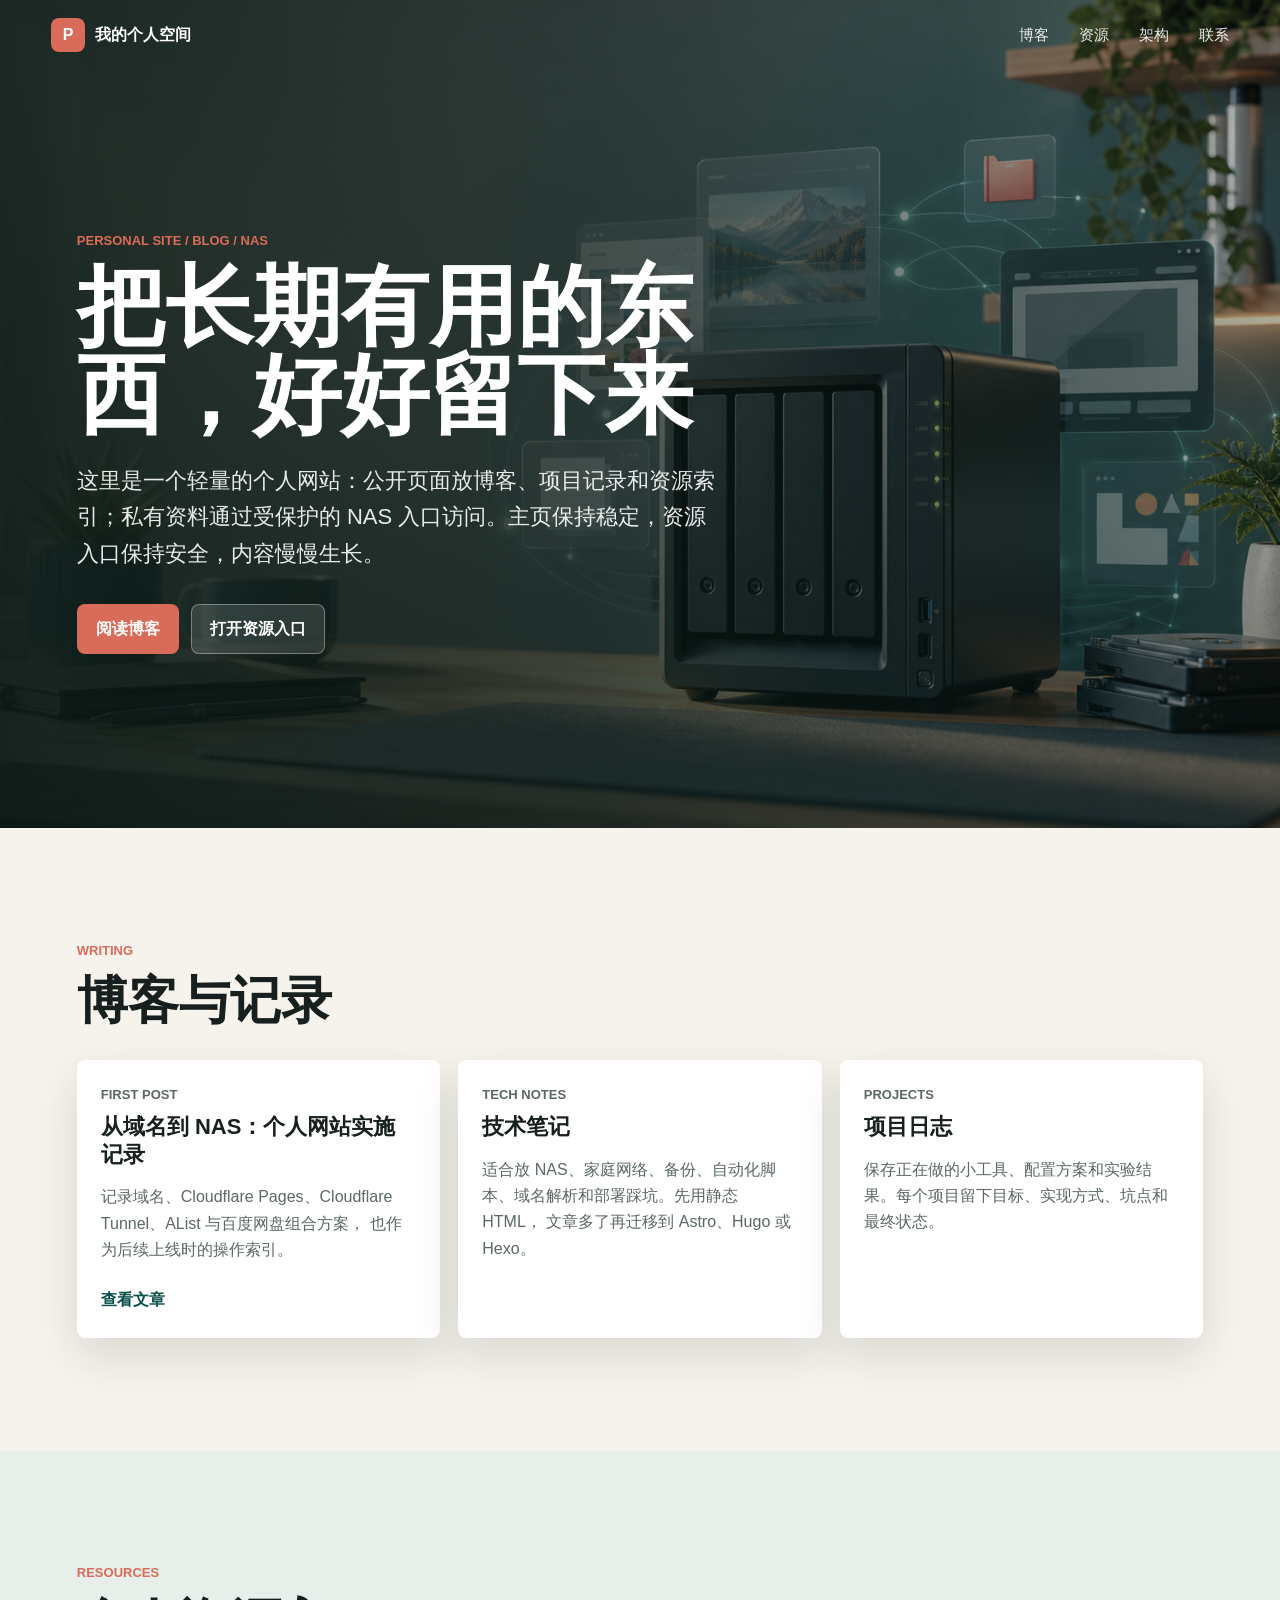
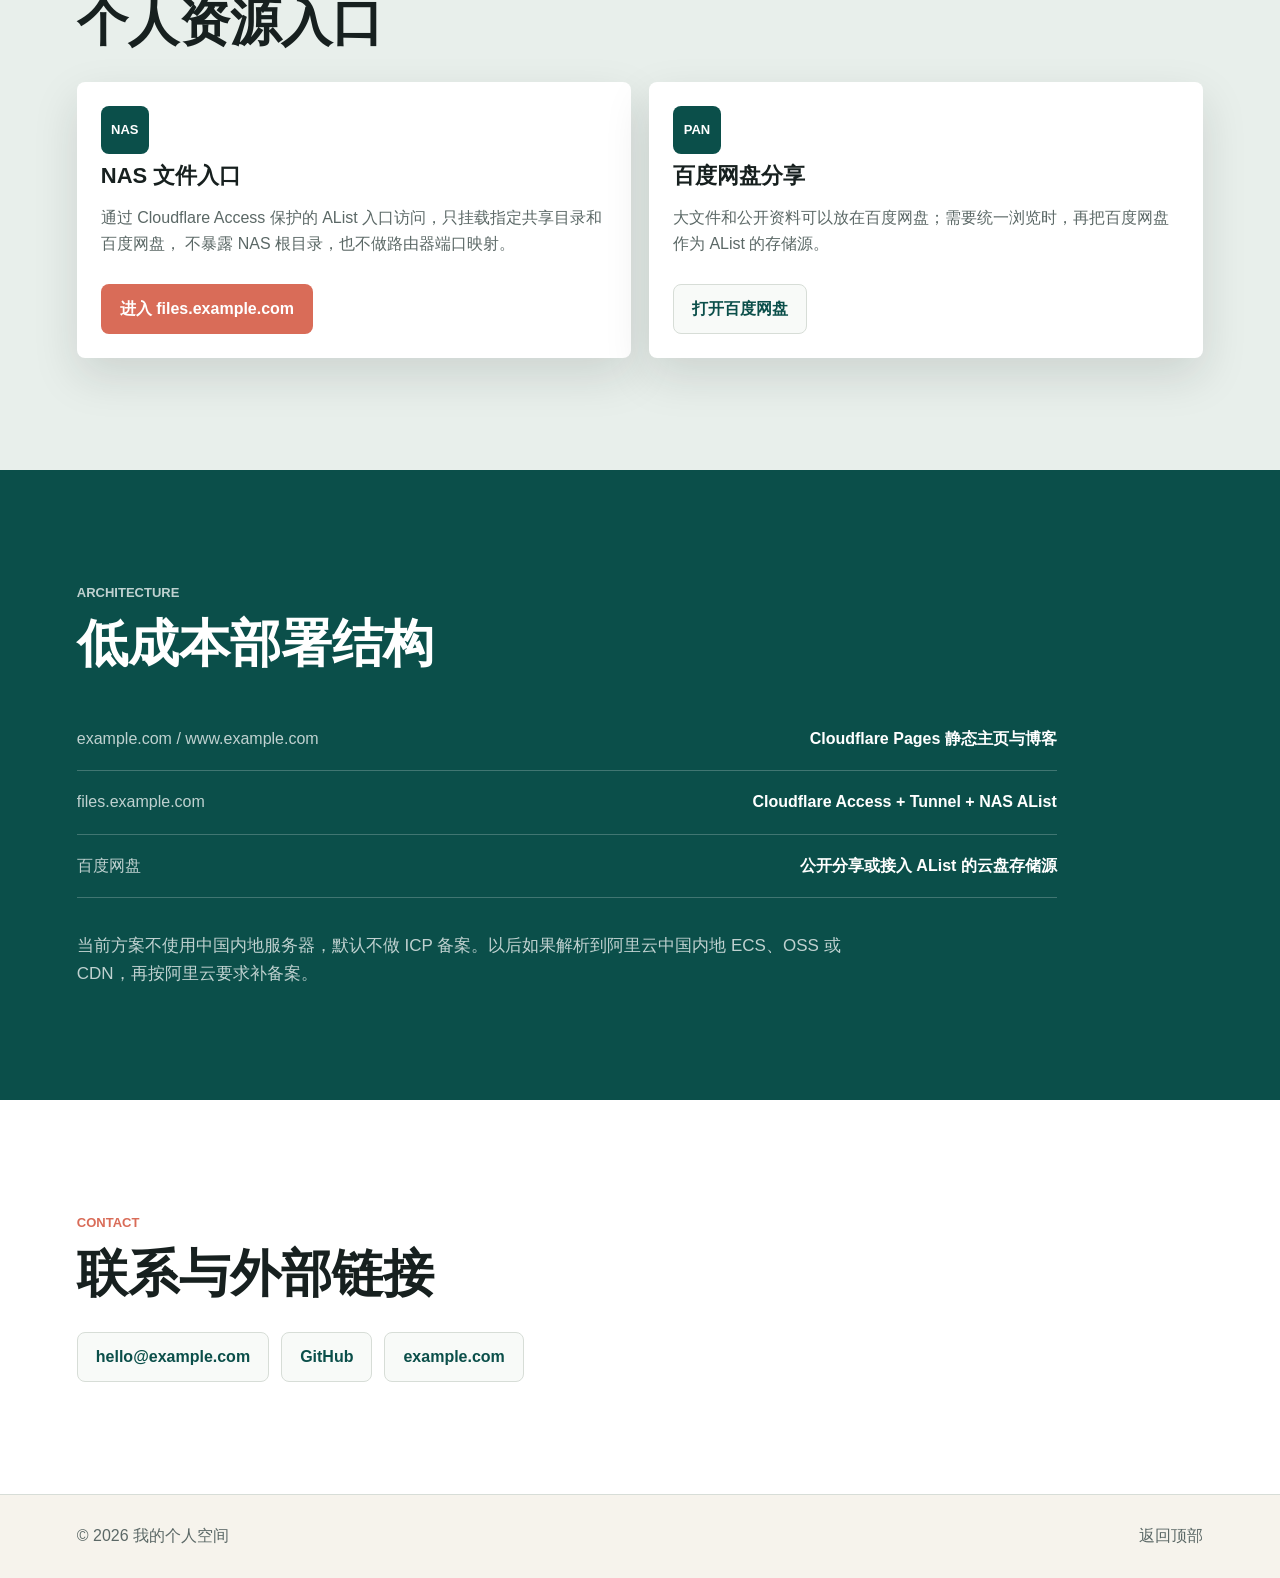
==== index.html @ 6c59c8fc "Implement personal site deployment baseline" ====
﻿<!doctype html>
<html lang="zh-CN">
<head>
  <meta charset="utf-8">
  <meta name="viewport" content="width=device-width, initial-scale=1">
  <meta name="description" content="个人博客、项目记录、NAS 与百度网盘资源入口。">
  <title>我的个人空间</title>
  <link rel="stylesheet" href="styles.css">
</head>
<body>
  <header class="site-header" aria-label="主导航">
    <a class="brand" href="#home" aria-label="返回首页">
      <span class="brand-mark">P</span>
      <span class="brand-text">我的个人空间</span>
    </a>
    <nav class="nav-links" aria-label="页面导航">
      <a href="#blog">博客</a>
      <a href="#resources">资源</a>
      <a href="#deploy">架构</a>
      <a href="#contact">联系</a>
    </nav>
  </header>

  <main>
    <section id="home" class="hero">
      <img class="hero-image" src="assets/hero-nas.png" alt="桌面上的 NAS 与个人数字空间概念图">
      <div class="hero-shade"></div>
      <div class="hero-content">
        <p class="eyebrow">Personal Site / Blog / NAS</p>
        <h1>把长期有用的东西，好好留下来</h1>
        <p class="hero-copy">
          这里是一个轻量的个人网站：公开页面放博客、项目记录和资源索引；私有资料通过受保护的
          NAS 入口访问。主页保持稳定，资源入口保持安全，内容慢慢生长。
        </p>
        <div class="hero-actions">
          <a class="button primary" href="#blog">阅读博客</a>
          <a class="button secondary" href="https://files.example.com" data-config="files-url">打开资源入口</a>
        </div>
      </div>
    </section>

    <section id="blog" class="section">
      <div class="section-heading">
        <p class="eyebrow">Writing</p>
        <h2>博客与记录</h2>
      </div>
      <div class="content-grid">
        <article class="feature-card">
          <p class="card-kicker">First post</p>
          <h3><a href="posts/domain-nas-site.html">从域名到 NAS：个人网站实施记录</a></h3>
          <p>
            记录域名、Cloudflare Pages、Cloudflare Tunnel、AList 与百度网盘组合方案，
            也作为后续上线时的操作索引。
          </p>
          <a class="text-link" href="posts/domain-nas-site.html">查看文章</a>
        </article>
        <article class="feature-card">
          <p class="card-kicker">Tech notes</p>
          <h3>技术笔记</h3>
          <p>
            适合放 NAS、家庭网络、备份、自动化脚本、域名解析和部署踩坑。先用静态 HTML，
            文章多了再迁移到 Astro、Hugo 或 Hexo。
          </p>
        </article>
        <article class="feature-card">
          <p class="card-kicker">Projects</p>
          <h3>项目日志</h3>
          <p>
            保存正在做的小工具、配置方案和实验结果。每个项目留下目标、实现方式、坑点和最终状态。
          </p>
        </article>
      </div>
    </section>

    <section id="resources" class="section tinted">
      <div class="section-heading">
        <p class="eyebrow">Resources</p>
        <h2>个人资源入口</h2>
      </div>
      <div class="resource-layout">
        <article class="resource-card">
          <span class="resource-icon">NAS</span>
          <h3>NAS 文件入口</h3>
          <p>
            通过 Cloudflare Access 保护的 AList 入口访问，只挂载指定共享目录和百度网盘，
            不暴露 NAS 根目录，也不做路由器端口映射。
          </p>
          <a class="button primary" href="https://files.example.com" data-config="files-url">进入 files.example.com</a>
        </article>
        <article class="resource-card">
          <span class="resource-icon">PAN</span>
          <h3>百度网盘分享</h3>
          <p>
            大文件和公开资料可以放在百度网盘；需要统一浏览时，再把百度网盘作为 AList 的存储源。
          </p>
          <a class="button secondary-dark" href="https://pan.baidu.com" data-config="pan-url">打开百度网盘</a>
        </article>
      </div>
    </section>

    <section id="deploy" class="section architecture-section">
      <div class="section-heading">
        <p class="eyebrow">Architecture</p>
        <h2>低成本部署结构</h2>
      </div>
      <div class="route-panel" aria-label="部署路径">
        <div>
          <span>example.com / www.example.com</span>
          <strong>Cloudflare Pages 静态主页与博客</strong>
        </div>
        <div>
          <span>files.example.com</span>
          <strong>Cloudflare Access + Tunnel + NAS AList</strong>
        </div>
        <div>
          <span>百度网盘</span>
          <strong>公开分享或接入 AList 的云盘存储源</strong>
        </div>
      </div>
      <p class="architecture-note">
        当前方案不使用中国内地服务器，默认不做 ICP 备案。以后如果解析到阿里云中国内地 ECS、OSS
        或 CDN，再按阿里云要求补备案。
      </p>
    </section>

    <section id="contact" class="section contact-section">
      <div class="section-heading">
        <p class="eyebrow">Contact</p>
        <h2>联系与外部链接</h2>
      </div>
      <div class="contact-links">
        <a href="mailto:hello@example.com" data-config="email">hello@example.com</a>
        <a href="https://github.com/" data-config="github-url">GitHub</a>
        <a href="https://example.com" data-config="site-url">主域名</a>
      </div>
    </section>
  </main>

  <footer class="site-footer">
    <span>&copy; <span id="year"></span> 我的个人空间</span>
    <a href="#home">返回顶部</a>
  </footer>

  <script src="script.js"></script>
</body>
</html>
---- styles.css ----
﻿:root {
  color-scheme: light;
  --ink: #17201f;
  --muted: #5b6866;
  --paper: #f6f3ec;
  --panel: #ffffff;
  --mist: #e8efeb;
  --teal: #0f766e;
  --teal-dark: #0b4f4a;
  --coral: #d96c58;
  --line: #d7ddd7;
  --shadow: 0 18px 46px rgba(22, 34, 31, 0.13);
}

* {
  box-sizing: border-box;
}

html {
  scroll-behavior: smooth;
}

body {
  margin: 0;
  font-family: Inter, "Segoe UI", "Microsoft YaHei", Arial, sans-serif;
  color: var(--ink);
  background: var(--paper);
  line-height: 1.65;
}

a {
  color: inherit;
  text-decoration: none;
}

.site-header {
  position: fixed;
  z-index: 20;
  top: 0;
  left: 0;
  right: 0;
  display: flex;
  align-items: center;
  justify-content: space-between;
  gap: 24px;
  padding: 18px clamp(18px, 4vw, 56px);
  color: #fff;
  transition: background 180ms ease, box-shadow 180ms ease, color 180ms ease;
}

.site-header.is-scrolled {
  color: var(--ink);
  background: rgba(246, 243, 236, 0.93);
  box-shadow: 0 1px 0 rgba(24, 32, 31, 0.08);
  backdrop-filter: blur(14px);
}

.brand {
  display: inline-flex;
  align-items: center;
  gap: 10px;
  min-width: 0;
  font-weight: 800;
}

.brand-mark {
  display: grid;
  place-items: center;
  width: 34px;
  height: 34px;
  border-radius: 8px;
  background: var(--coral);
  color: #fff;
}

.brand-text {
  white-space: nowrap;
}

.nav-links {
  display: flex;
  align-items: center;
  gap: clamp(12px, 2.8vw, 30px);
  font-size: 15px;
}

.nav-links a {
  opacity: 0.9;
}

.nav-links a:hover {
  opacity: 1;
}

.hero {
  position: relative;
  min-height: 92vh;
  display: grid;
  align-items: center;
  overflow: hidden;
  padding: 120px clamp(20px, 6vw, 84px) 64px;
}

.hero-image {
  position: absolute;
  inset: 0;
  width: 100%;
  height: 100%;
  object-fit: cover;
}

.hero-shade {
  position: absolute;
  inset: 0;
  background:
    linear-gradient(90deg, rgba(10, 25, 22, 0.92) 0%, rgba(10, 25, 22, 0.68) 46%, rgba(10, 25, 22, 0.18) 100%),
    linear-gradient(0deg, rgba(10, 25, 22, 0.42), rgba(10, 25, 22, 0.04));
}

.hero-content {
  position: relative;
  z-index: 1;
  max-width: 760px;
  color: #fff;
}

.eyebrow {
  margin: 0 0 12px;
  color: var(--coral);
  font-size: 13px;
  font-weight: 800;
  letter-spacing: 0;
  text-transform: uppercase;
}

h1,
h2,
h3,
p {
  overflow-wrap: anywhere;
}

h1 {
  margin: 0;
  max-width: 760px;
  font-size: clamp(42px, 7vw, 88px);
  line-height: 1;
  letter-spacing: 0;
}

h2 {
  margin: 0;
  font-size: clamp(30px, 4vw, 52px);
  line-height: 1.1;
  letter-spacing: 0;
}

h3 {
  margin: 8px 0 12px;
  font-size: 22px;
  line-height: 1.25;
}

.hero-copy {
  max-width: 650px;
  margin: 24px 0 0;
  color: rgba(255, 255, 255, 0.9);
  font-size: clamp(17px, 2vw, 22px);
}

.hero-actions,
.contact-links {
  display: flex;
  flex-wrap: wrap;
  gap: 12px;
  margin-top: 32px;
}

.button,
.contact-links a {
  display: inline-flex;
  align-items: center;
  justify-content: center;
  min-height: 46px;
  padding: 11px 18px;
  border-radius: 8px;
  font-weight: 800;
  border: 1px solid transparent;
}

.button.primary {
  background: var(--coral);
  color: #fff;
}

.button.secondary {
  background: rgba(255, 255, 255, 0.13);
  color: #fff;
  border-color: rgba(255, 255, 255, 0.34);
}

.button.secondary-dark {
  color: var(--teal-dark);
  background: #f8faf8;
  border-color: var(--line);
}

.button:hover,
.contact-links a:hover,
.text-link:hover {
  transform: translateY(-1px);
}

.section {
  padding: clamp(64px, 9vw, 112px) clamp(20px, 6vw, 84px);
}

.section-heading {
  max-width: 780px;
  margin-bottom: 30px;
}

.content-grid,
.resource-layout {
  display: grid;
  grid-template-columns: repeat(3, minmax(0, 1fr));
  gap: 18px;
}

.feature-card,
.resource-card {
  min-height: 245px;
  padding: 24px;
  border-radius: 8px;
  background: var(--panel);
  box-shadow: var(--shadow);
}

.feature-card p,
.resource-card p,
.architecture-note {
  color: var(--muted);
}

.card-kicker {
  margin: 0;
  color: var(--teal);
  font-weight: 800;
  font-size: 13px;
  text-transform: uppercase;
}

.text-link {
  display: inline-flex;
  margin-top: 8px;
  color: var(--teal-dark);
  font-weight: 800;
}

.tinted {
  background: var(--mist);
}

.resource-layout {
  grid-template-columns: repeat(2, minmax(0, 1fr));
}

.resource-icon {
  display: inline-grid;
  place-items: center;
  width: 48px;
  height: 48px;
  border-radius: 8px;
  background: var(--teal-dark);
  color: #fff;
  font-size: 13px;
  font-weight: 900;
}

.resource-card .button {
  margin-top: 10px;
}

.architecture-section {
  color: #fff;
  background: var(--teal-dark);
}

.architecture-section .eyebrow,
.architecture-note,
.route-panel span {
  color: rgba(255, 255, 255, 0.74);
}

.route-panel {
  max-width: 980px;
  padding: 6px 0;
}

.route-panel div {
  display: flex;
  justify-content: space-between;
  gap: 18px;
  padding: 18px 0;
  border-bottom: 1px solid rgba(255, 255, 255, 0.22);
}

.architecture-note {
  max-width: 820px;
  margin: 28px 0 0;
  font-size: 17px;
}

.contact-section {
  background: #fff;
}

.contact-links {
  margin-top: 0;
}

.contact-links a {
  color: var(--teal-dark);
  border-color: var(--line);
  background: #f8faf8;
}

.site-footer {
  display: flex;
  justify-content: space-between;
  gap: 16px;
  padding: 28px clamp(20px, 6vw, 84px);
  color: var(--muted);
  border-top: 1px solid var(--line);
}

@media (max-width: 880px) {
  .site-header {
    align-items: flex-start;
    flex-direction: column;
    gap: 12px;
    padding: 14px 18px;
  }

  .nav-links {
    width: 100%;
    justify-content: space-between;
    gap: 8px;
    font-size: 14px;
  }

  .hero {
    min-height: 88vh;
    padding: 142px 20px 56px;
  }

  .hero-shade {
    background: linear-gradient(90deg, rgba(10, 25, 22, 0.9), rgba(10, 25, 22, 0.46));
  }

  .content-grid,
  .resource-layout {
    grid-template-columns: 1fr;
  }

  .feature-card,
  .resource-card {
    min-height: 0;
  }

  .route-panel div,
  .site-footer {
    flex-direction: column;
    gap: 6px;
  }
}

@media (max-width: 460px) {
  .brand-text {
    max-width: 220px;
    overflow: hidden;
    text-overflow: ellipsis;
  }

  .button,
  .contact-links a {
    width: 100%;
  }
}
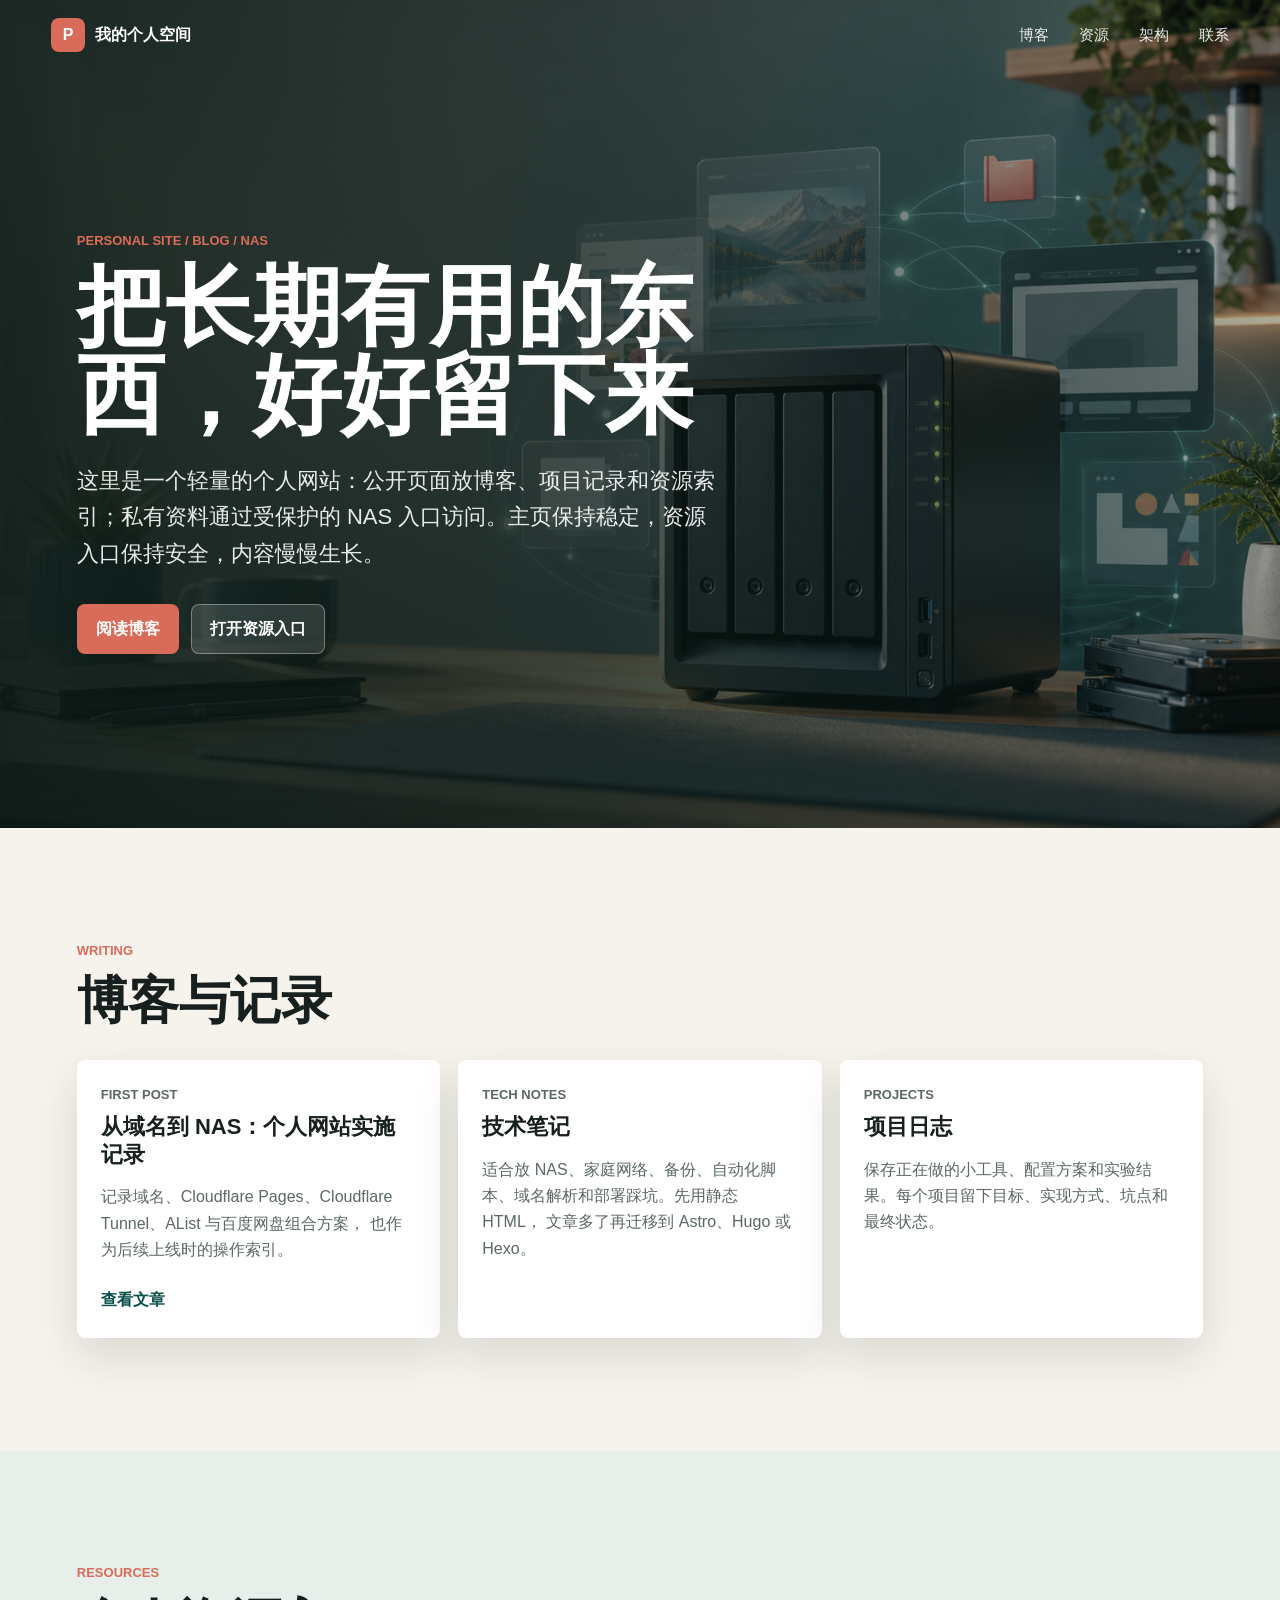
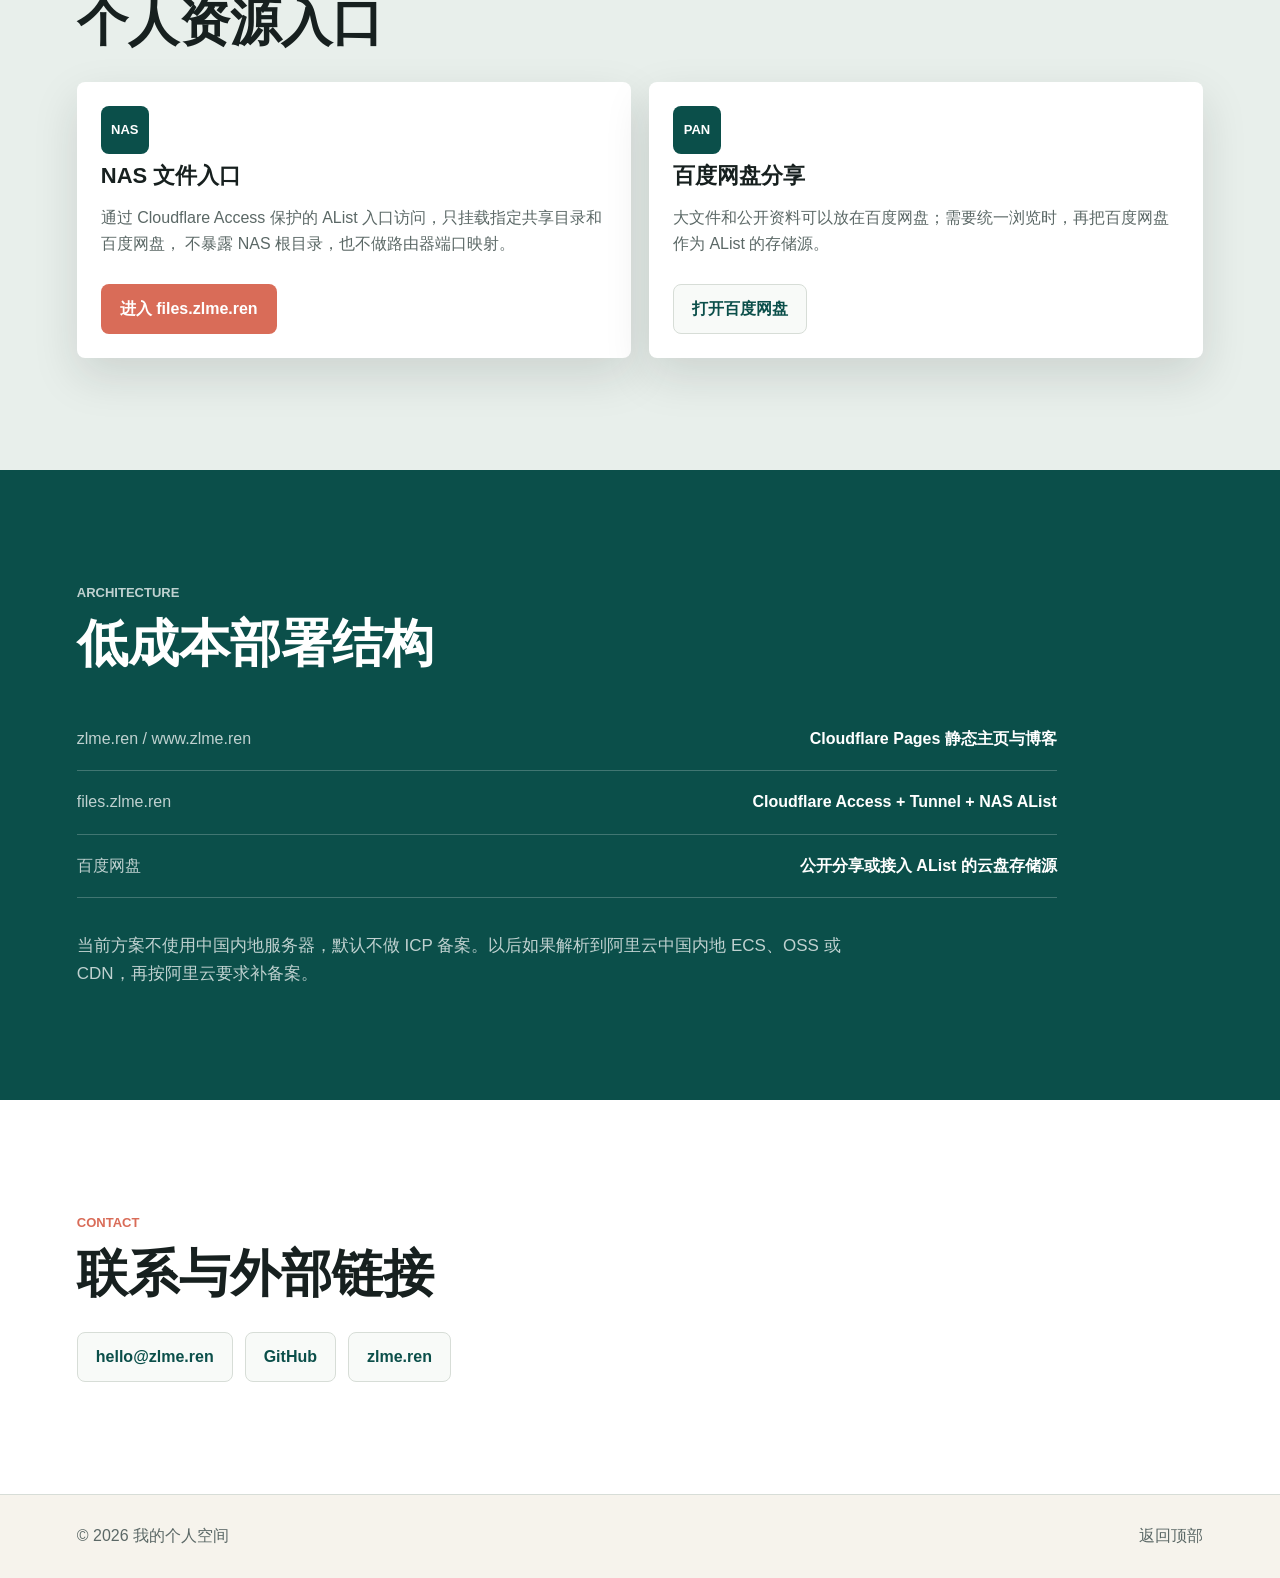
==== commit 8045305e: "Configure site domain for zlme.ren" ====
--- a/index.html
+++ b/index.html
@@ -1,4 +1,4 @@
-﻿<!doctype html>
+<!doctype html>
 <html lang="zh-CN">
 <head>
   <meta charset="utf-8">
@@ -34,7 +34,7 @@
         </p>
         <div class="hero-actions">
           <a class="button primary" href="#blog">阅读博客</a>
-          <a class="button secondary" href="https://files.example.com" data-config="files-url">打开资源入口</a>
+          <a class="button secondary" href="https://files.zlme.ren" data-config="files-url">打开资源入口</a>
         </div>
       </div>
     </section>
@@ -85,7 +85,7 @@
             通过 Cloudflare Access 保护的 AList 入口访问，只挂载指定共享目录和百度网盘，
             不暴露 NAS 根目录，也不做路由器端口映射。
           </p>
-          <a class="button primary" href="https://files.example.com" data-config="files-url">进入 files.example.com</a>
+          <a class="button primary" href="https://files.zlme.ren" data-config="files-url">进入 files.zlme.ren</a>
         </article>
         <article class="resource-card">
           <span class="resource-icon">PAN</span>
@@ -105,11 +105,11 @@
       </div>
       <div class="route-panel" aria-label="部署路径">
         <div>
-          <span>example.com / www.example.com</span>
+          <span>zlme.ren / www.zlme.ren</span>
           <strong>Cloudflare Pages 静态主页与博客</strong>
         </div>
         <div>
-          <span>files.example.com</span>
+          <span>files.zlme.ren</span>
           <strong>Cloudflare Access + Tunnel + NAS AList</strong>
         </div>
         <div>
@@ -129,9 +129,9 @@
         <h2>联系与外部链接</h2>
       </div>
       <div class="contact-links">
-        <a href="mailto:hello@example.com" data-config="email">hello@example.com</a>
+        <a href="mailto:hello@zlme.ren" data-config="email">hello@zlme.ren</a>
         <a href="https://github.com/" data-config="github-url">GitHub</a>
-        <a href="https://example.com" data-config="site-url">主域名</a>
+        <a href="https://zlme.ren" data-config="site-url">主域名</a>
       </div>
     </section>
   </main>
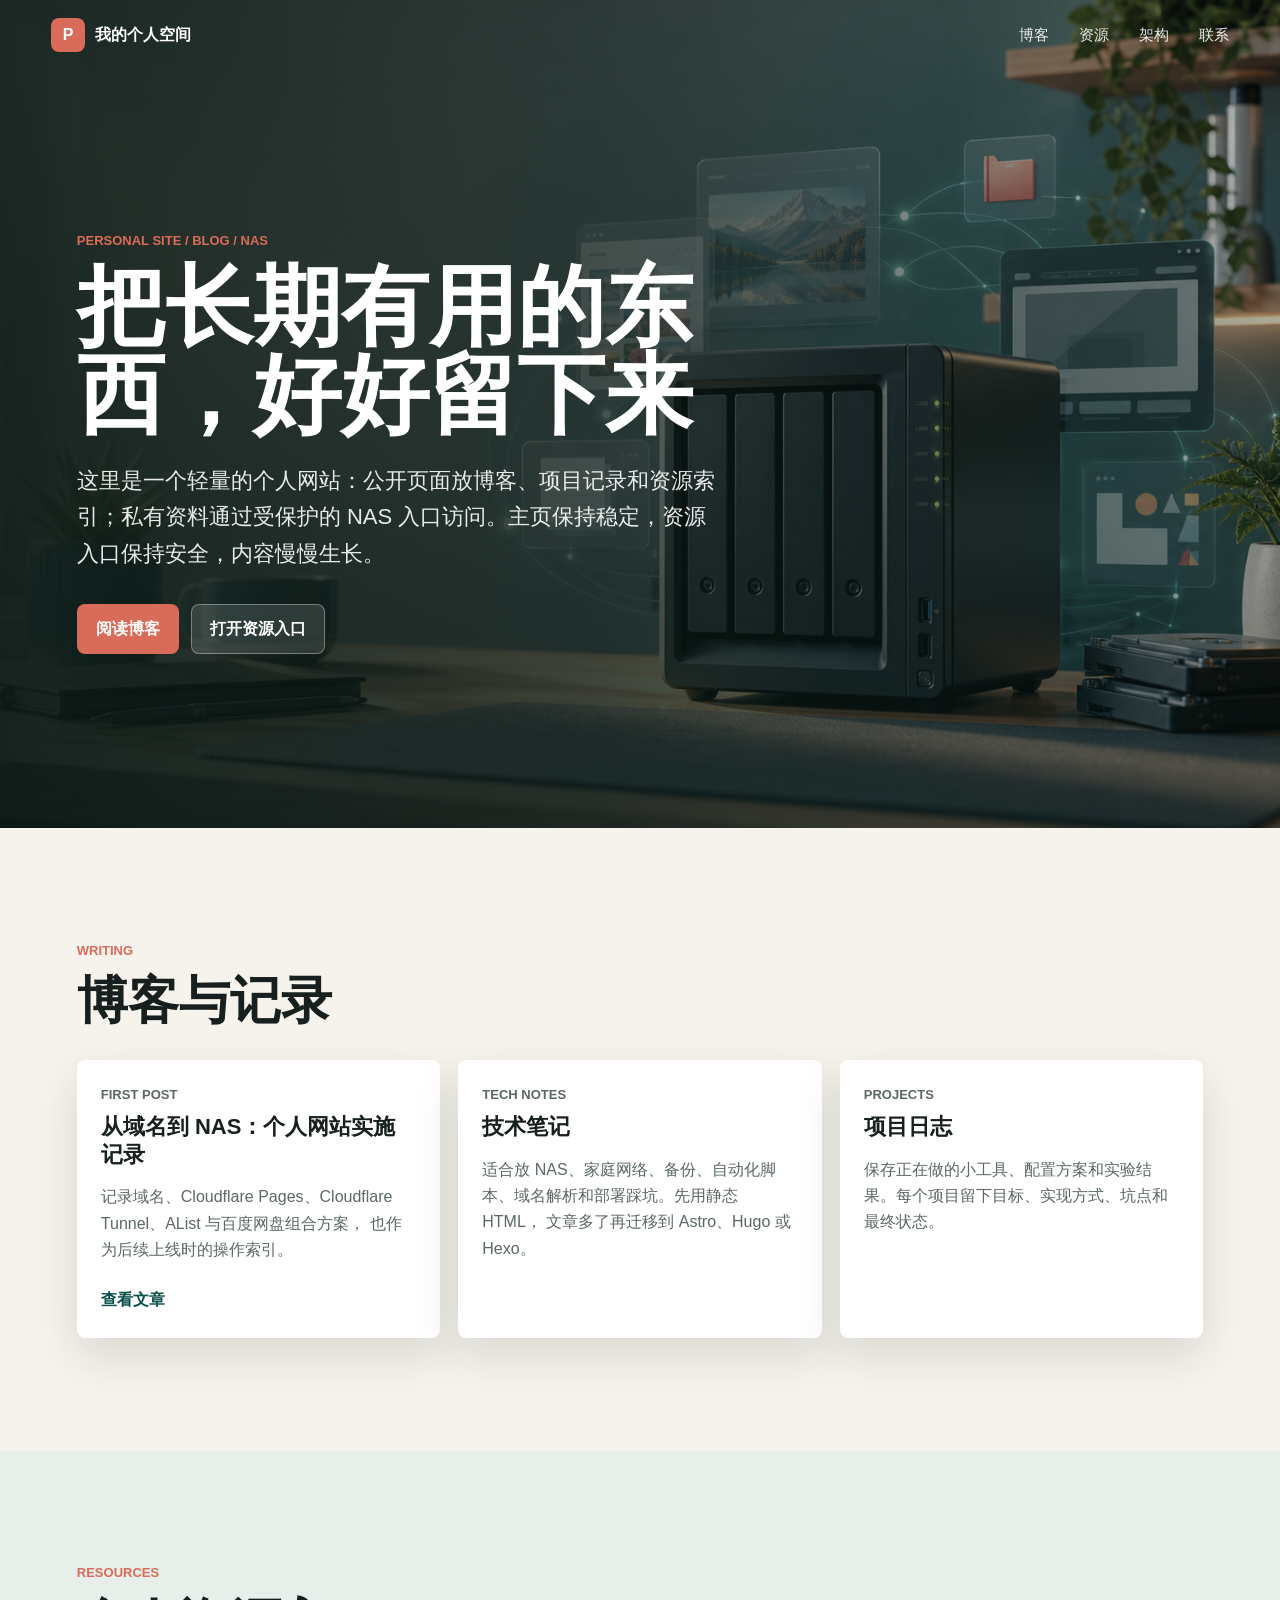
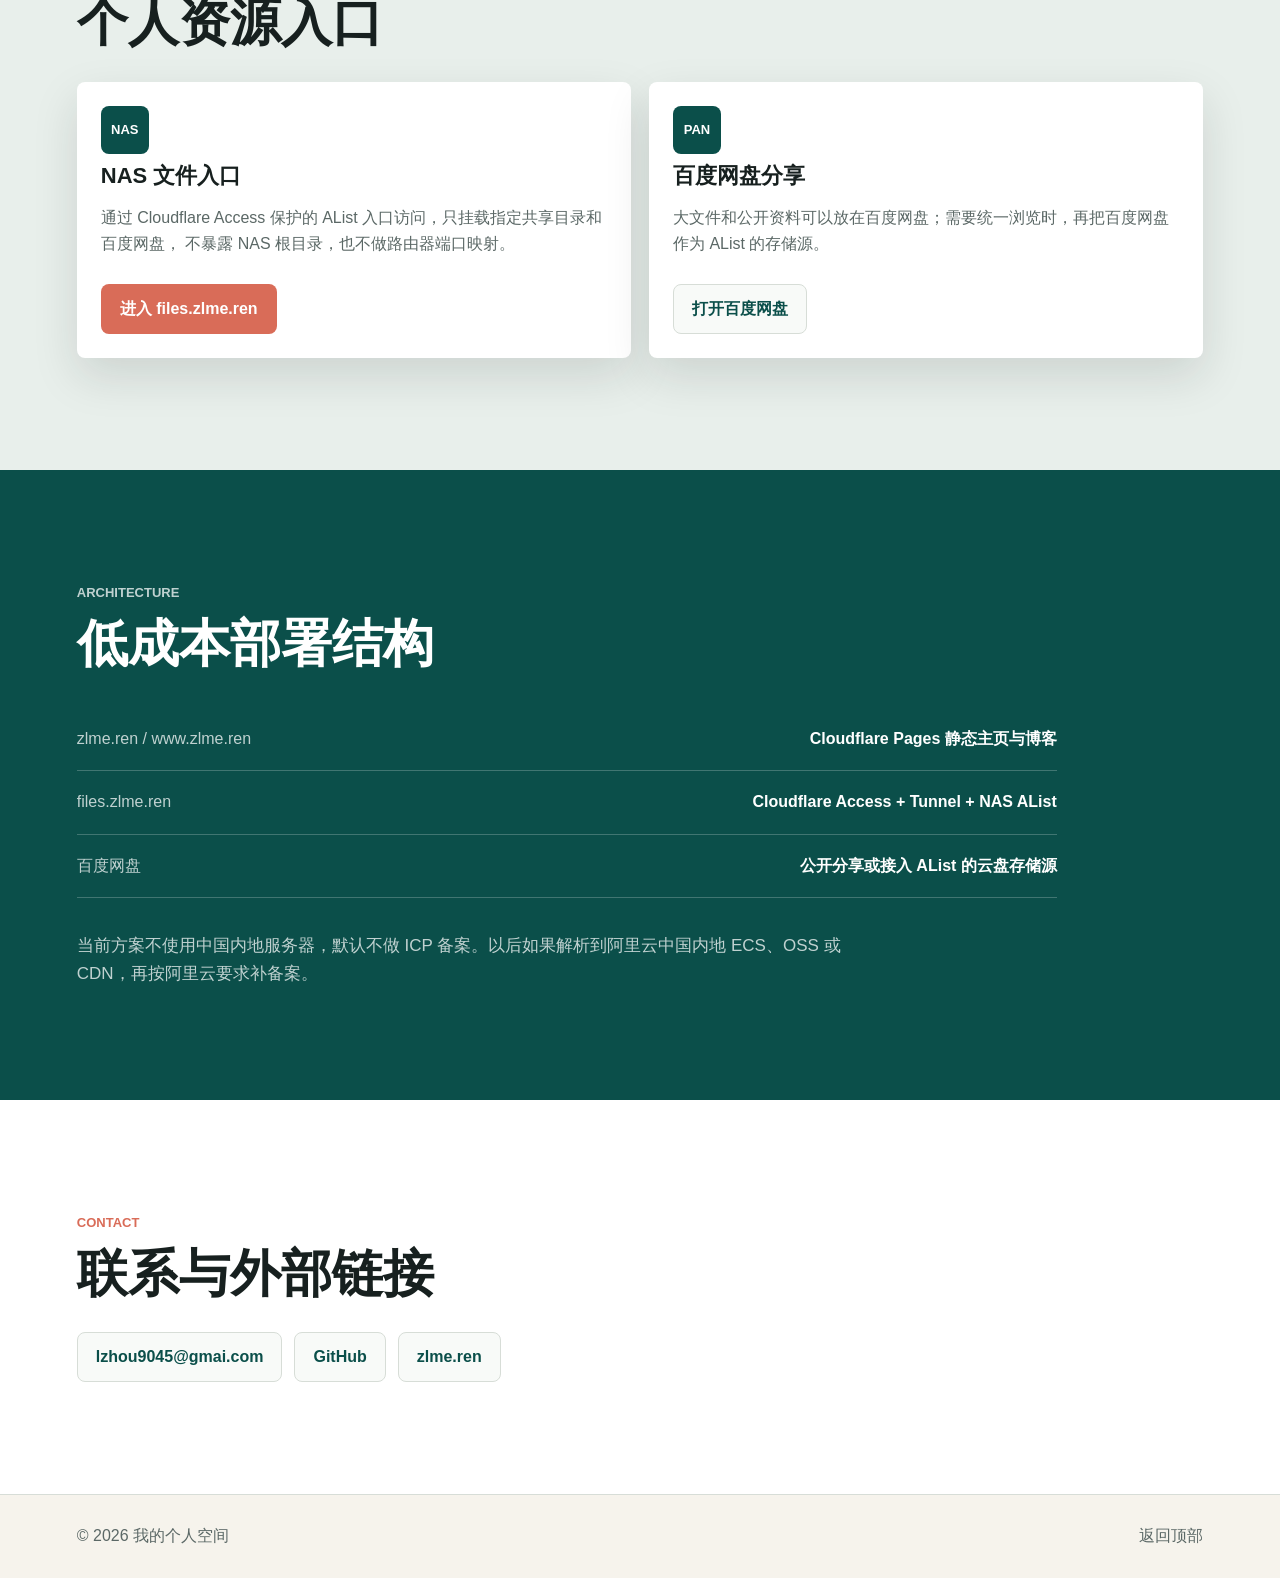
==== commit 4be69721: "Configure contact email" ====
--- a/index.html
+++ b/index.html
@@ -129,7 +129,7 @@
         <h2>联系与外部链接</h2>
       </div>
       <div class="contact-links">
-        <a href="mailto:hello@zlme.ren" data-config="email">hello@zlme.ren</a>
+        <a href="mailto:lzhou9045@gmai.com" data-config="email">lzhou9045@gmai.com</a>
         <a href="https://github.com/" data-config="github-url">GitHub</a>
         <a href="https://zlme.ren" data-config="site-url">主域名</a>
       </div>
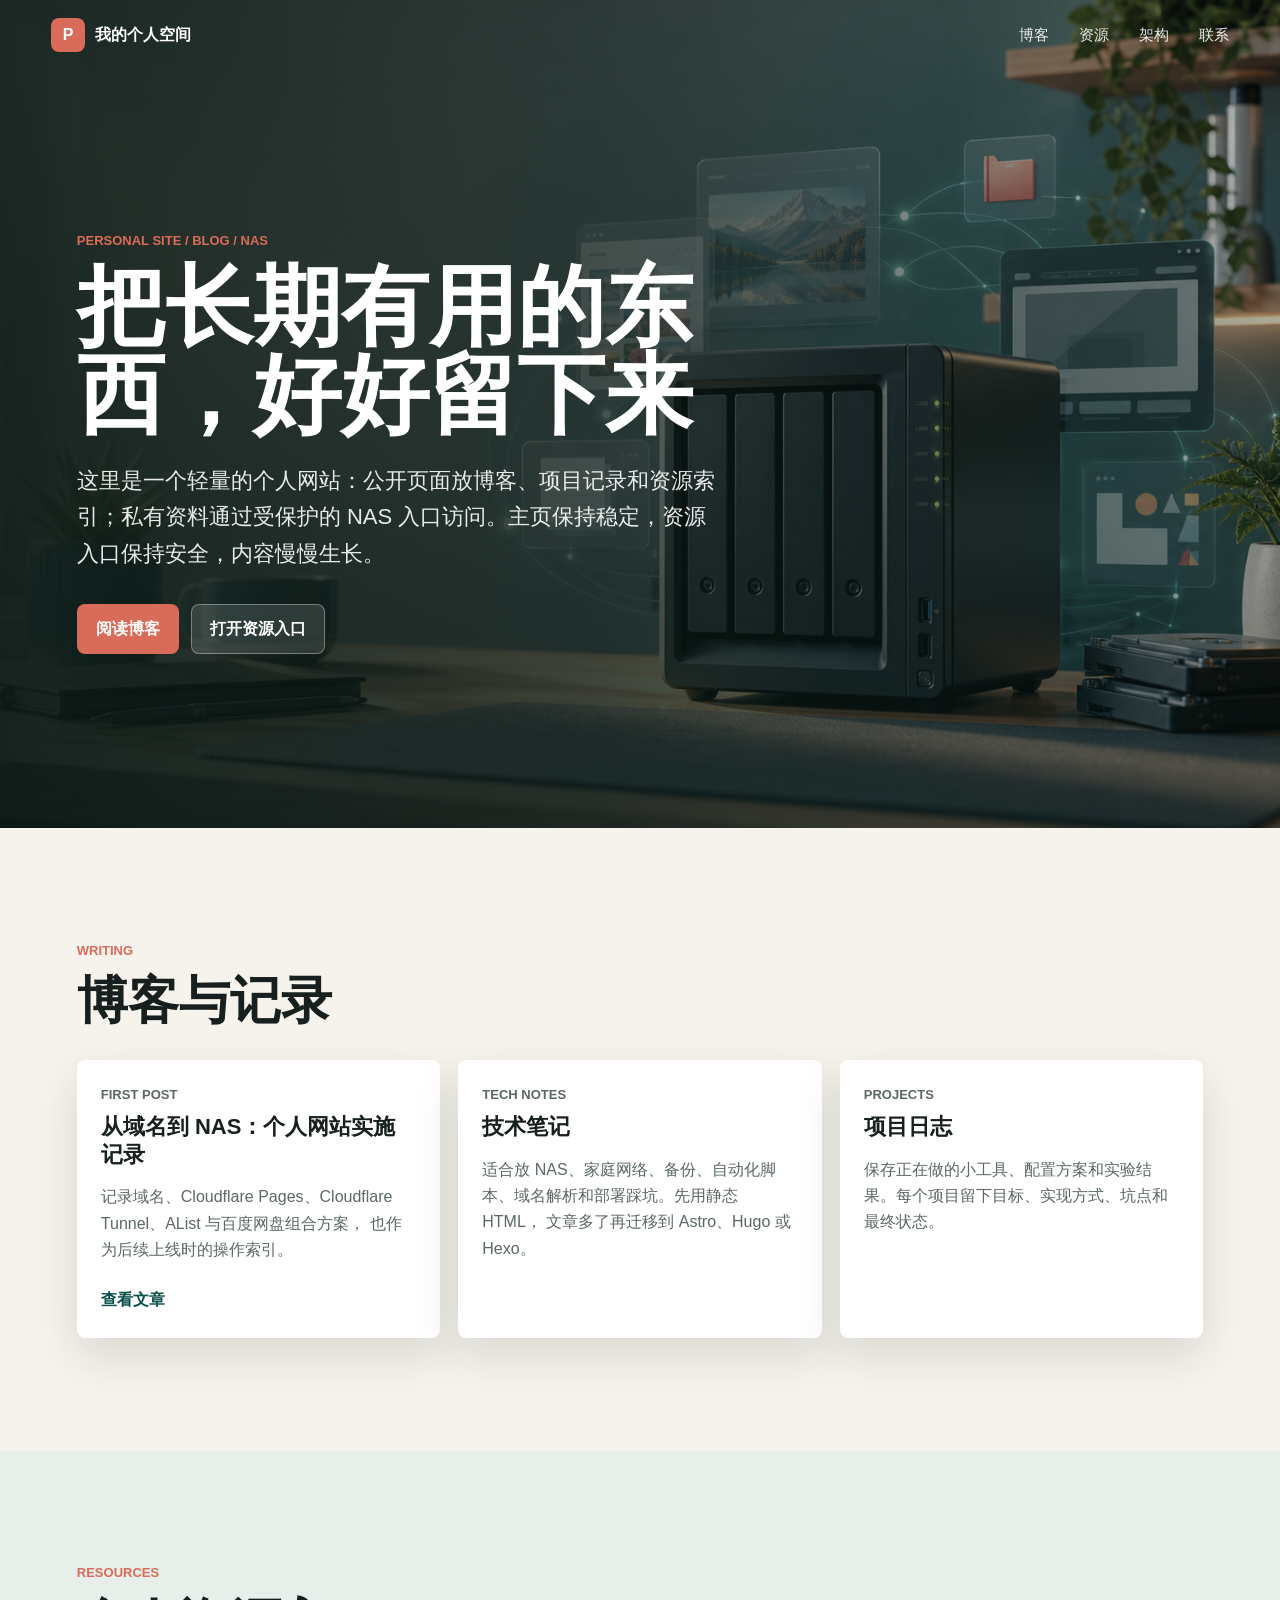
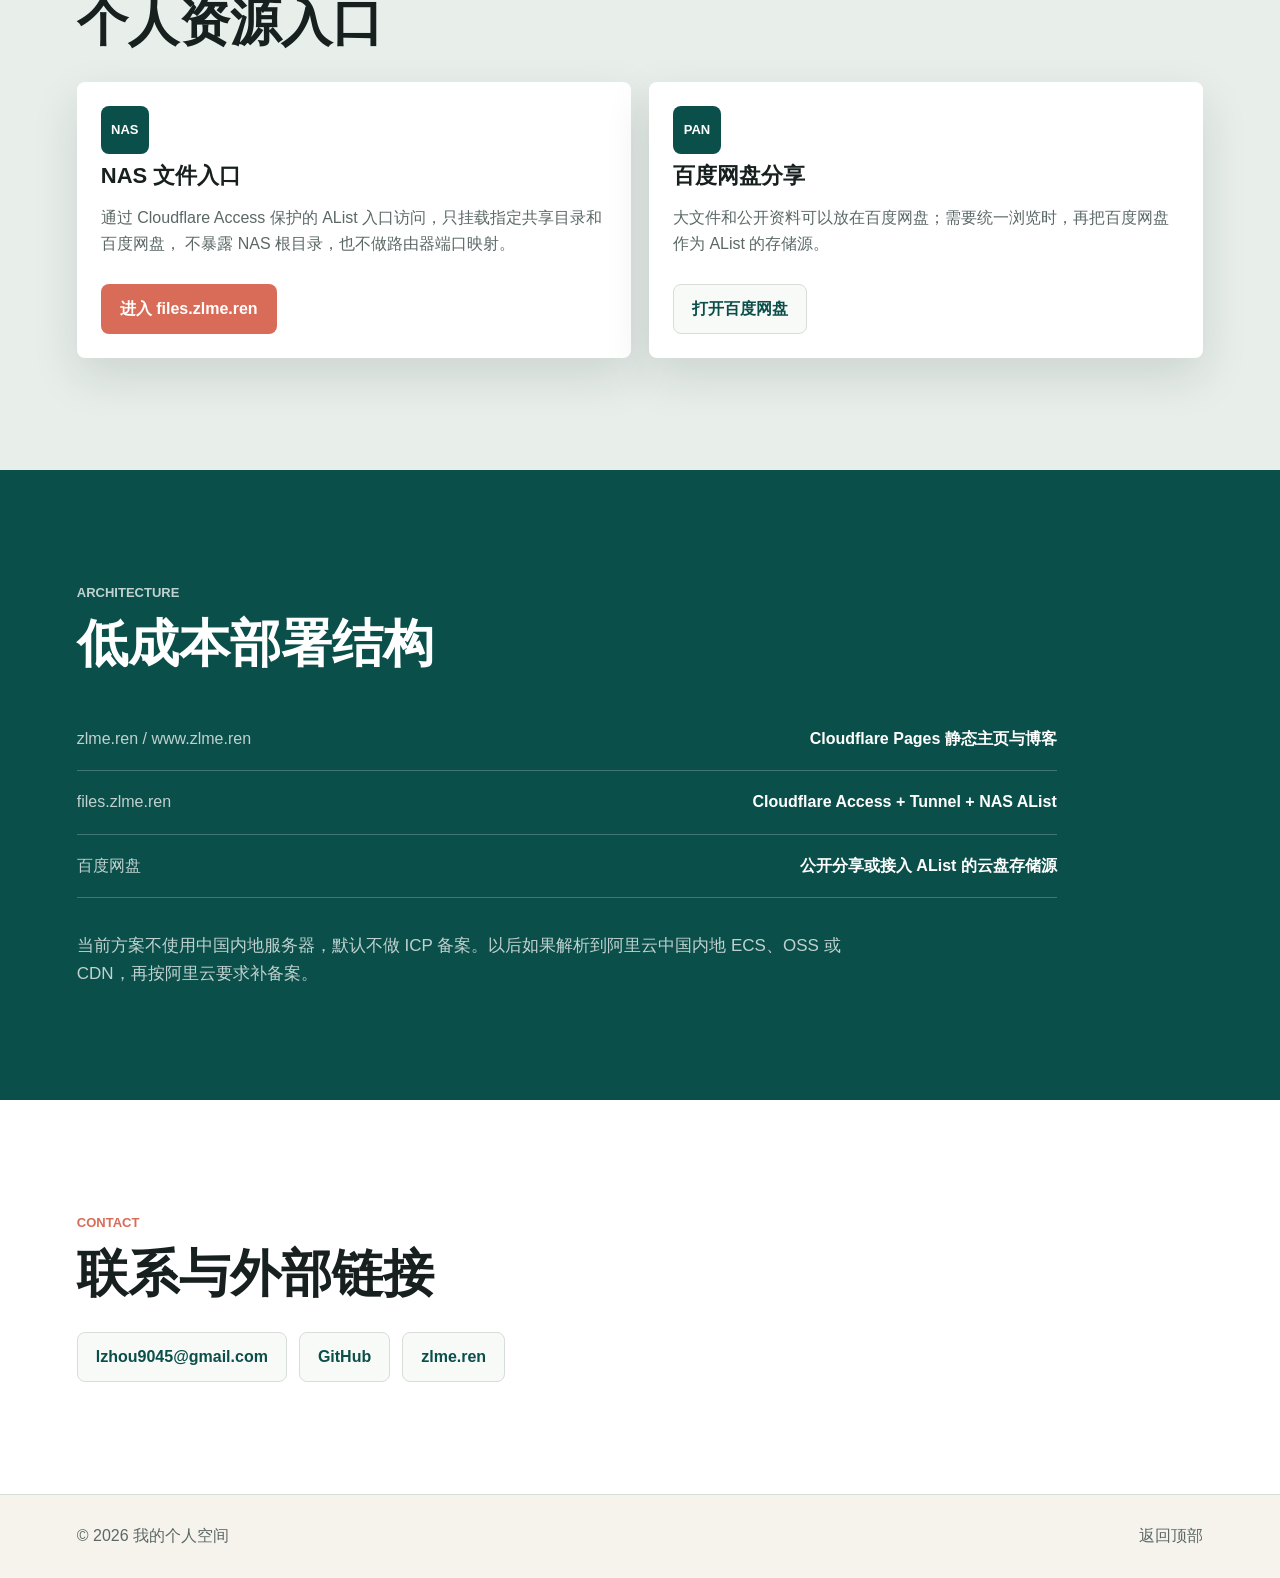
==== commit 6d7c1628: "Fix contact email domain" ====
--- a/index.html
+++ b/index.html
@@ -129,7 +129,7 @@
         <h2>联系与外部链接</h2>
       </div>
       <div class="contact-links">
-        <a href="mailto:lzhou9045@gmai.com" data-config="email">lzhou9045@gmai.com</a>
+        <a href="mailto:lzhou9045@gmail.com" data-config="email">lzhou9045@gmail.com</a>
         <a href="https://github.com/" data-config="github-url">GitHub</a>
         <a href="https://zlme.ren" data-config="site-url">主域名</a>
       </div>
